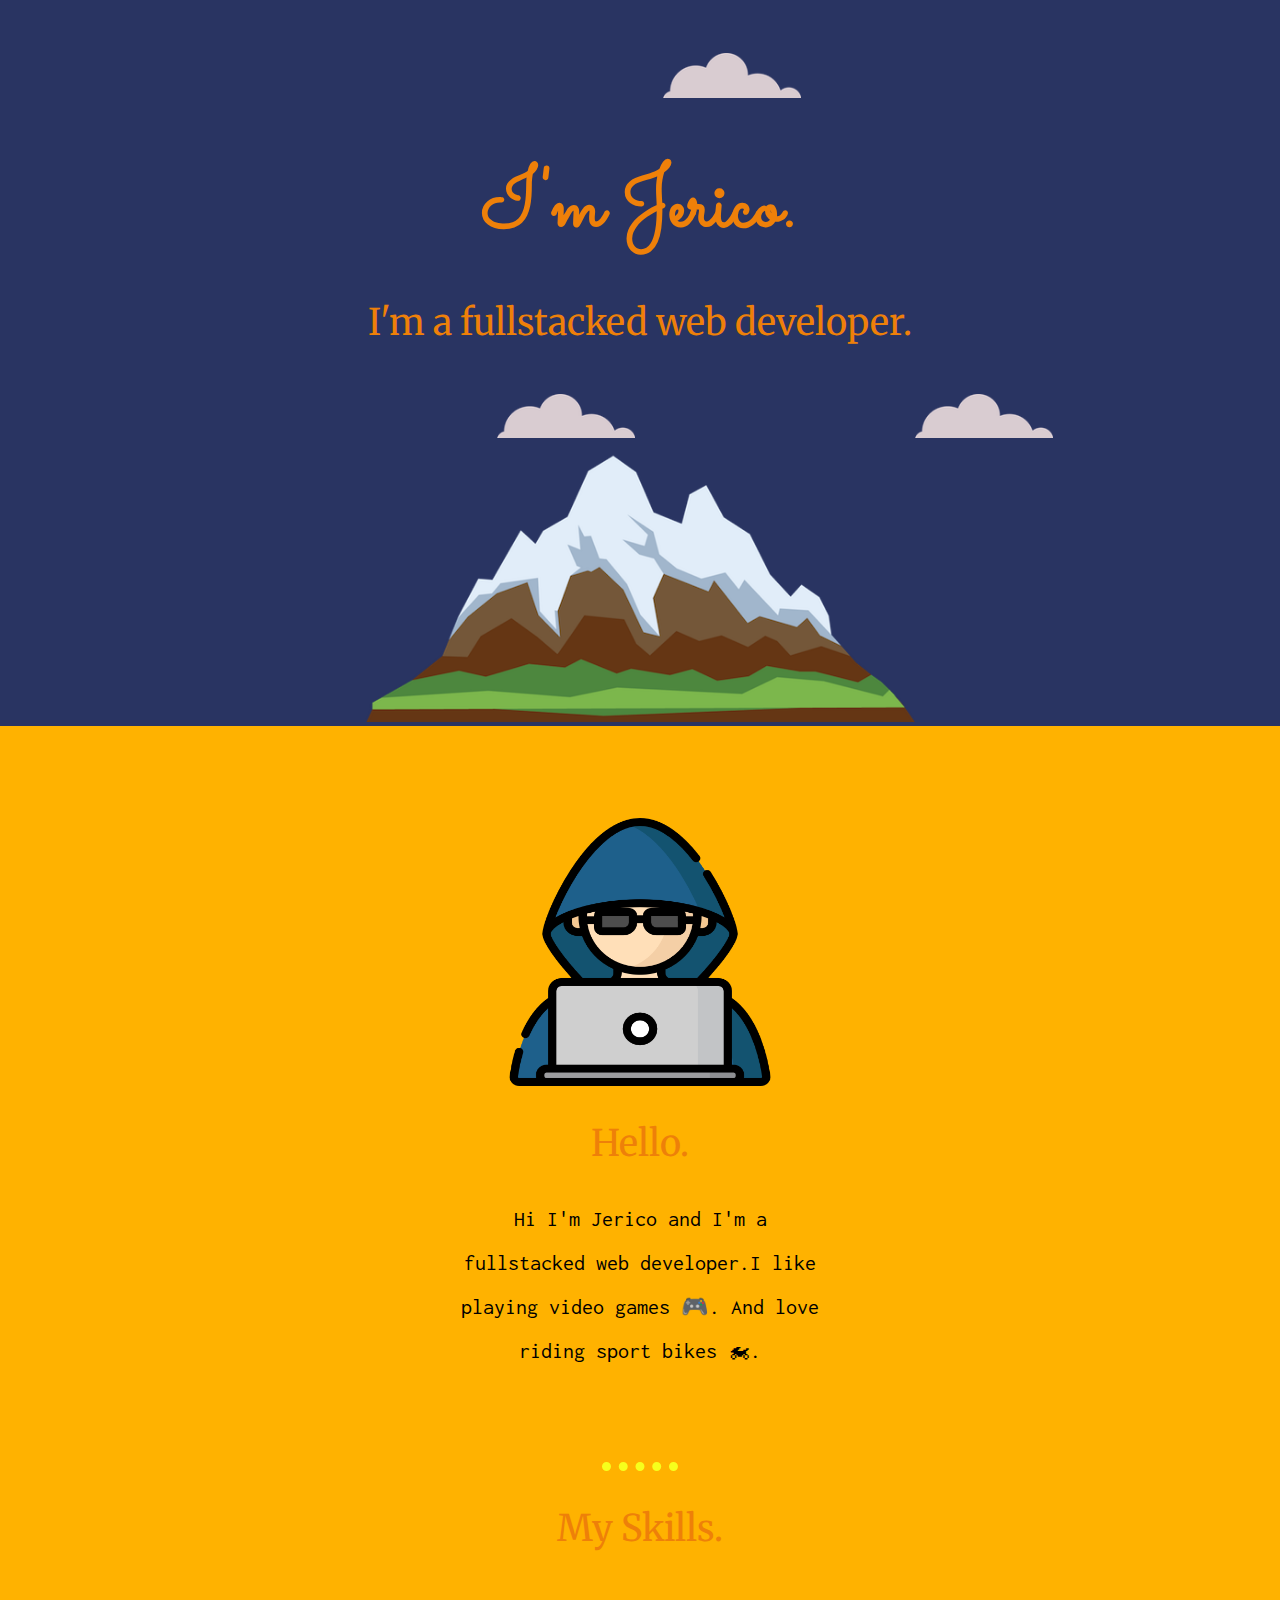
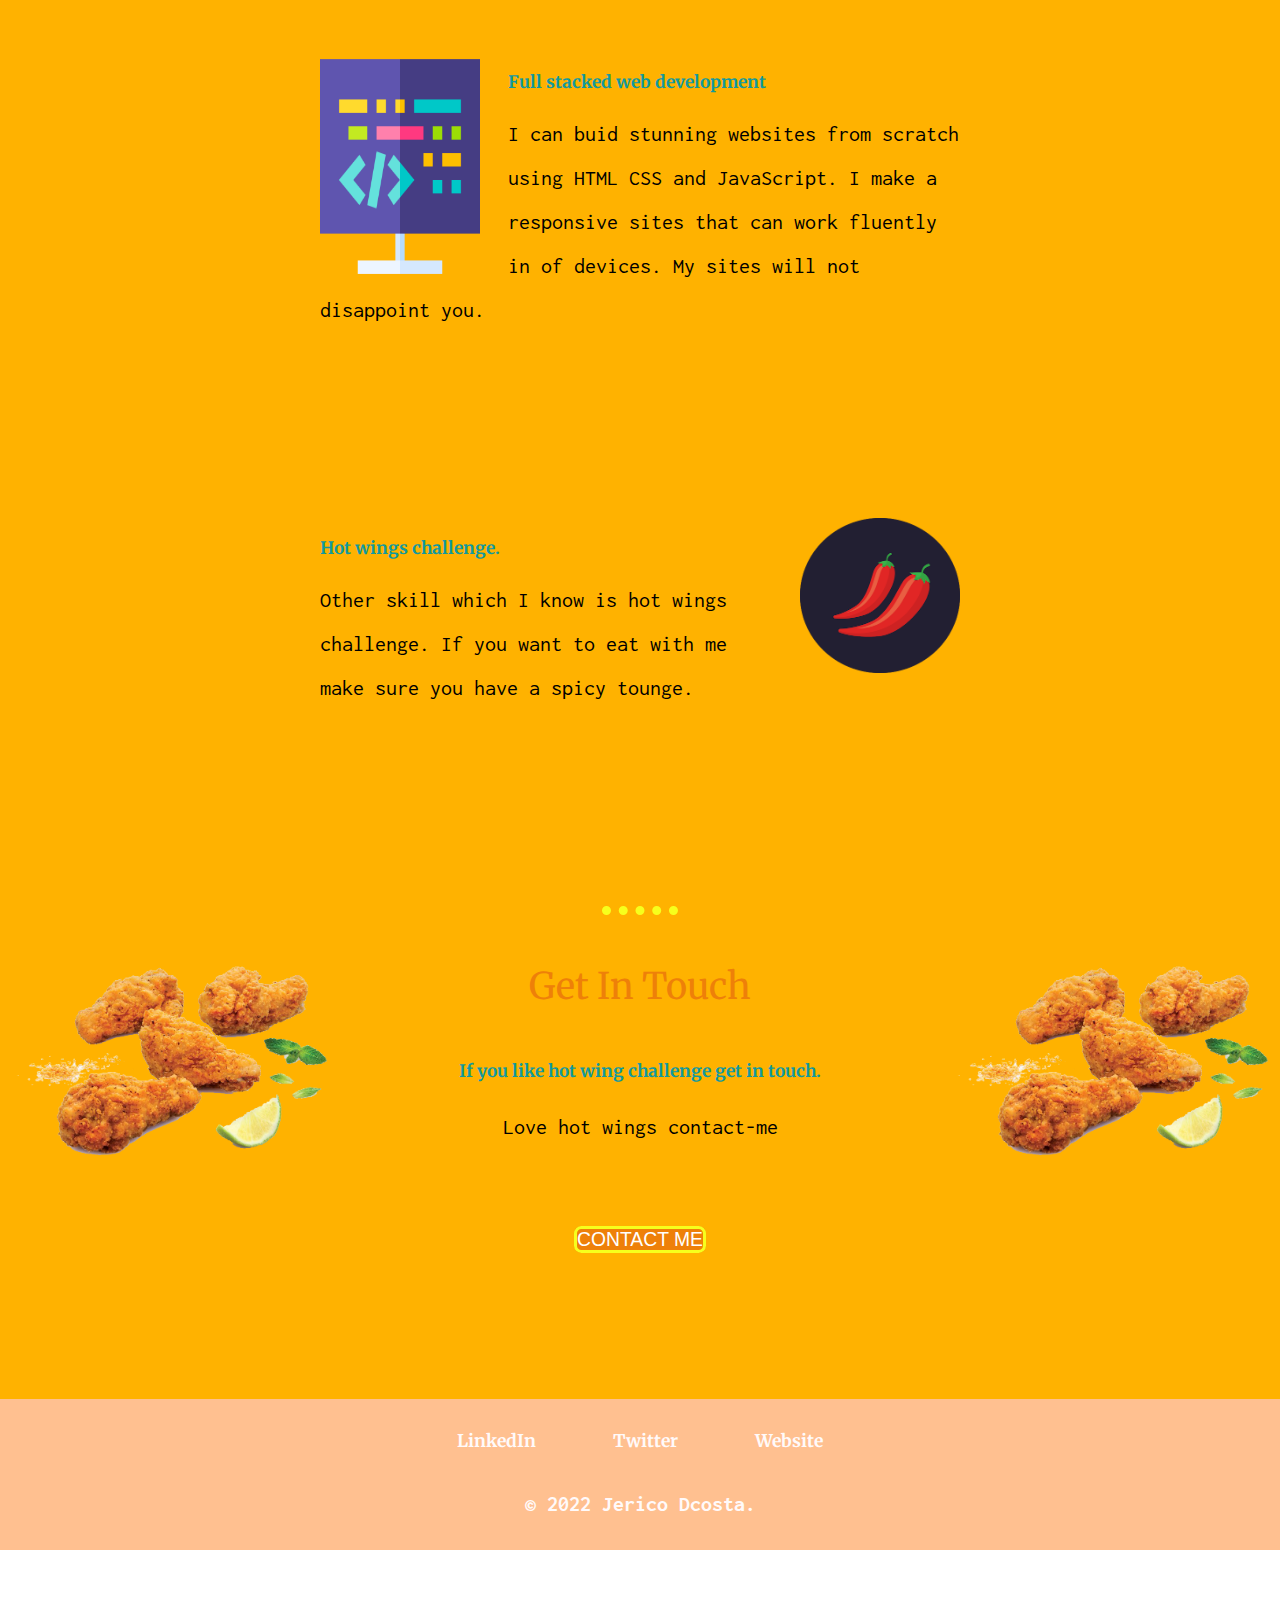
==== index.html @ fea523b9 "Add files via upload" ====
<!DOCTYPE html>
<html lang="en">
  <head>
    <meta charset="UTF-8" />
    <meta http-equiv="X-UA-Compatible" content="IE=edge" />
    <meta name="viewport" content="width=device-width, initial-scale=1.0" />
    <title>Jerico D'costa</title>
    <link rel="stylesheet" href="css/styles.css" />
    <link rel="icon" href="favicon.ico" />
    <link rel="preconnect" href="https://fonts.googleapis.com" />
    <link rel="preconnect" href="https://fonts.gstatic.com" crossorigin />
    <link
      href="https://fonts.googleapis.com/css2?family=Sacramento&display=swap"
      rel="stylesheet"
    />
    <link rel="preconnect" href="https://fonts.googleapis.com" />
    <link rel="preconnect" href="https://fonts.gstatic.com" crossorigin />
    <link
      href="https://fonts.googleapis.com/css2?family=Merriweather:wght@300&display=swap"
      rel="stylesheet"
    />
    <link rel="preconnect" href="https://fonts.googleapis.com" />
    <link rel="preconnect" href="https://fonts.gstatic.com" crossorigin />
    <link
      href="https://fonts.googleapis.com/css2?family=Inconsolata:wght@700&display=swap"
      rel="stylesheet"
    />
  </head>
  <body>
    <div class="container1">
      <img class="cloud1" src="images/cloud.png" alt="cloud-images" />
      <h1>I'm Jerico.</h1>
      <h2>I'm a fullstacked web developer.</h2>
      <br />
      <img class="cloud2" src="images/cloud.png" alt="cloud-images" />
      <img class="mountain" src="images/mountain.png" alt="mountain" />
      <img class="cloud3" src="images/cloud.png" alt="cloud-images" />
    </div>
    <div class="middle-container">
      
      <div class="profile">
        <img class="hacker" src="images/hacker.png" alt="hacker-img" />
        <h2>Hello.</h2>
        <p class="intro">
          Hi I'm Jerico and I'm a fullstacked web developer.I like playing video games 🎮.
          And love riding sport bikes 🏍. 
        </p>
      </div>
      <hr />
      <div class="skills">
        <h2>My Skills.</h2>
        <div class="skill-row">
          <img class="coding" src="images/coding.png" alt="coding-img" />
          <h3>Full stacked web development</h3>
          <p>
            I can buid stunning websites from scratch using HTML CSS and JavaScript. 
            I make a responsive sites that can work fluently in of devices. 
            My sites will not disappoint you.
          </p>
        </div>
        <div class="skill-row skill-row2">
          <img class="chillies" src="images/chillies.png" alt="chillies-img" />
          <h3>Hot wings challenge.</h3>
          <p class="chillies-words">
            Other skill which I know is hot wings challenge. If you want to eat
            with me make sure you have a spicy tounge.
          </p>
        </div>
      </div>
      <hr />
      <div class="contact-me">
        <img class="friedchicken" src="images/Fried-Chicken-Wings-PNG-Photos.png" alt="fried-chicken">
        <img class="friedchicken2" src="images/Fried-Chicken-Wings-PNG-Photos.png" alt="fried-chicken">
        <h2>Get In Touch</h2>
        <h3>If you like hot wing challenge get in touch.</h3>
        <p>Love hot wings contact-me</p>
        <a class="btn" href="mailto:jericodcosta95375788@gmail.com"
          >CONTACT ME</a
        >
      </div>
    </div>

    <div class="bottom-container">
      <a class="footer-link" href="https://www.linkedin.com/">LinkedIn</a>
      <a class="footer-link" href="https://twitter.com/">Twitter</a>
      <a class="footer-link" href="https://jerico007.github.io/MyCV/">Website</a>
      <p class="copyright">© 2022 Jerico Dcosta.</p>
    </div>
  </body>
</html>
---- css/styles.css ----
body {
  margin: 0;
  text-align: center;
  font-family: "Merriweather", serif;
  zoom: 92%;
}

h1 {
  margin-top: 0px;
  margin-bottom: 0px;
  font-family: "Sacramento", cursive;
  font-size: 5.625rem;
  color: #ee8009;
}

h2 {
  font-size: 2.5rem;
  font-family: "Merriweather", serif;
  font-weight: normal;
  color: #ee8009;
}

p {
  margin-top: 0px;
  font-size: x-large;
  font-family: "Inconsolata", monospace;
}

p {
  line-height: 2;
}

hr {
  display: inline-block;
  margin: 0;
  border-style: none;
  border-bottom-style: dotted;
  border-color: rgb(247, 255, 28);
  border-width: 10px;
  width: 6%;
  padding: 36px 0;
}

h3 {
  color: #11999e;
}

.container1 {
  background-color: #293462;
}

.middle-container {
  background-color: #ffb200;
  padding: 100px 0;
}

.bottom-container {
  background-color: #ffc090;
  padding: 1px;
}

.cloud3 {
  position: absolute;
}

.cloud2 {
  position: absolute;
  left: 540px;
}

.cloud1 {
  position: relative;
  left: 100px;
  padding-top: 58px;
  padding-bottom: 50px;
}

.hacker {
  width: 308px;
  height: 291px;
}
.coding {
  width: 25%;
  height: 248px;
  float: left;
  padding-right: 30px;
}

.chillies {
  width: 25%;
  float: right;
  padding-left: 30px;
}

.List {
  display: inline-block;
}

.skill-row {
  width: 50%;
  margin: 100px auto 107px auto;
  text-align: left;
  line-height: 27px;
  padding: 10px 0;
}

.skill-row2 {
  margin-top: 158px;
}

.btn {
  border-width: 4px;
  border-color: rgb(247, 255, 28);
  background-color: #ee8009;
  font-family: Arial, Helvetica, sans-serif;
  font-size: 21px;
  border-style: solid;
  text-decoration: none;
  line-height: 7;
  border-radius: 8px;
  color: white;
}

.btn:hover {
  border-color: #ee8009;
  background-color: rgb(247, 255, 28);
  color: snow;
}

.footer-link {
  font-weight: bold;
  line-height: 90px;
  padding: 40px;
  color: snow;
  font-size: 19px;
  text-decoration: none;
}

.footer-link:hover {
  color: gold;
}

.copyright {
  color: snow;
  font-weight: bold;
}

/* .chillies-words{
  clear:right;
} */
.intro {
  display: inline-block;
  width: 30%;
}


.friedchicken{
  height: 244px;
  display: inline;
  float: left;
}

.friedchicken2{
  height: 244px;
  display: inline;
  float: right;
}

.contact-me{
  line-height: 2;
}
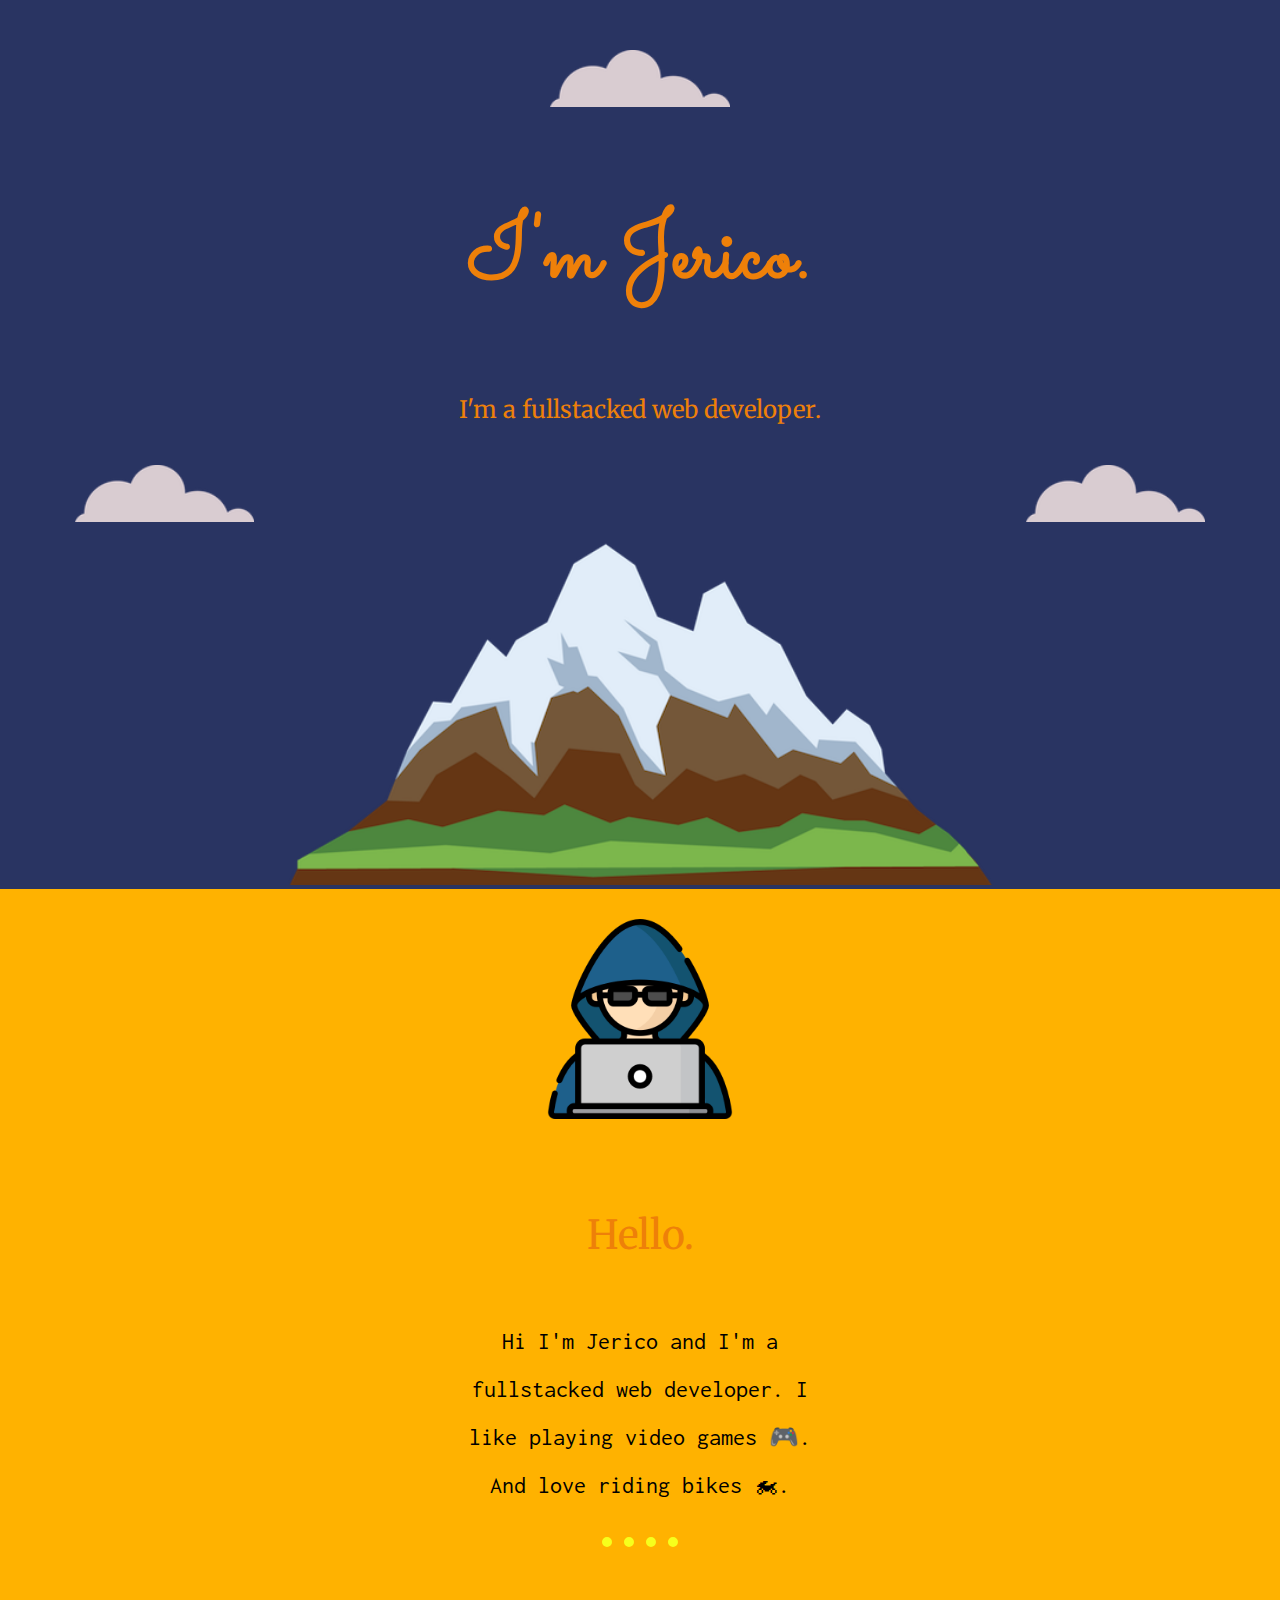
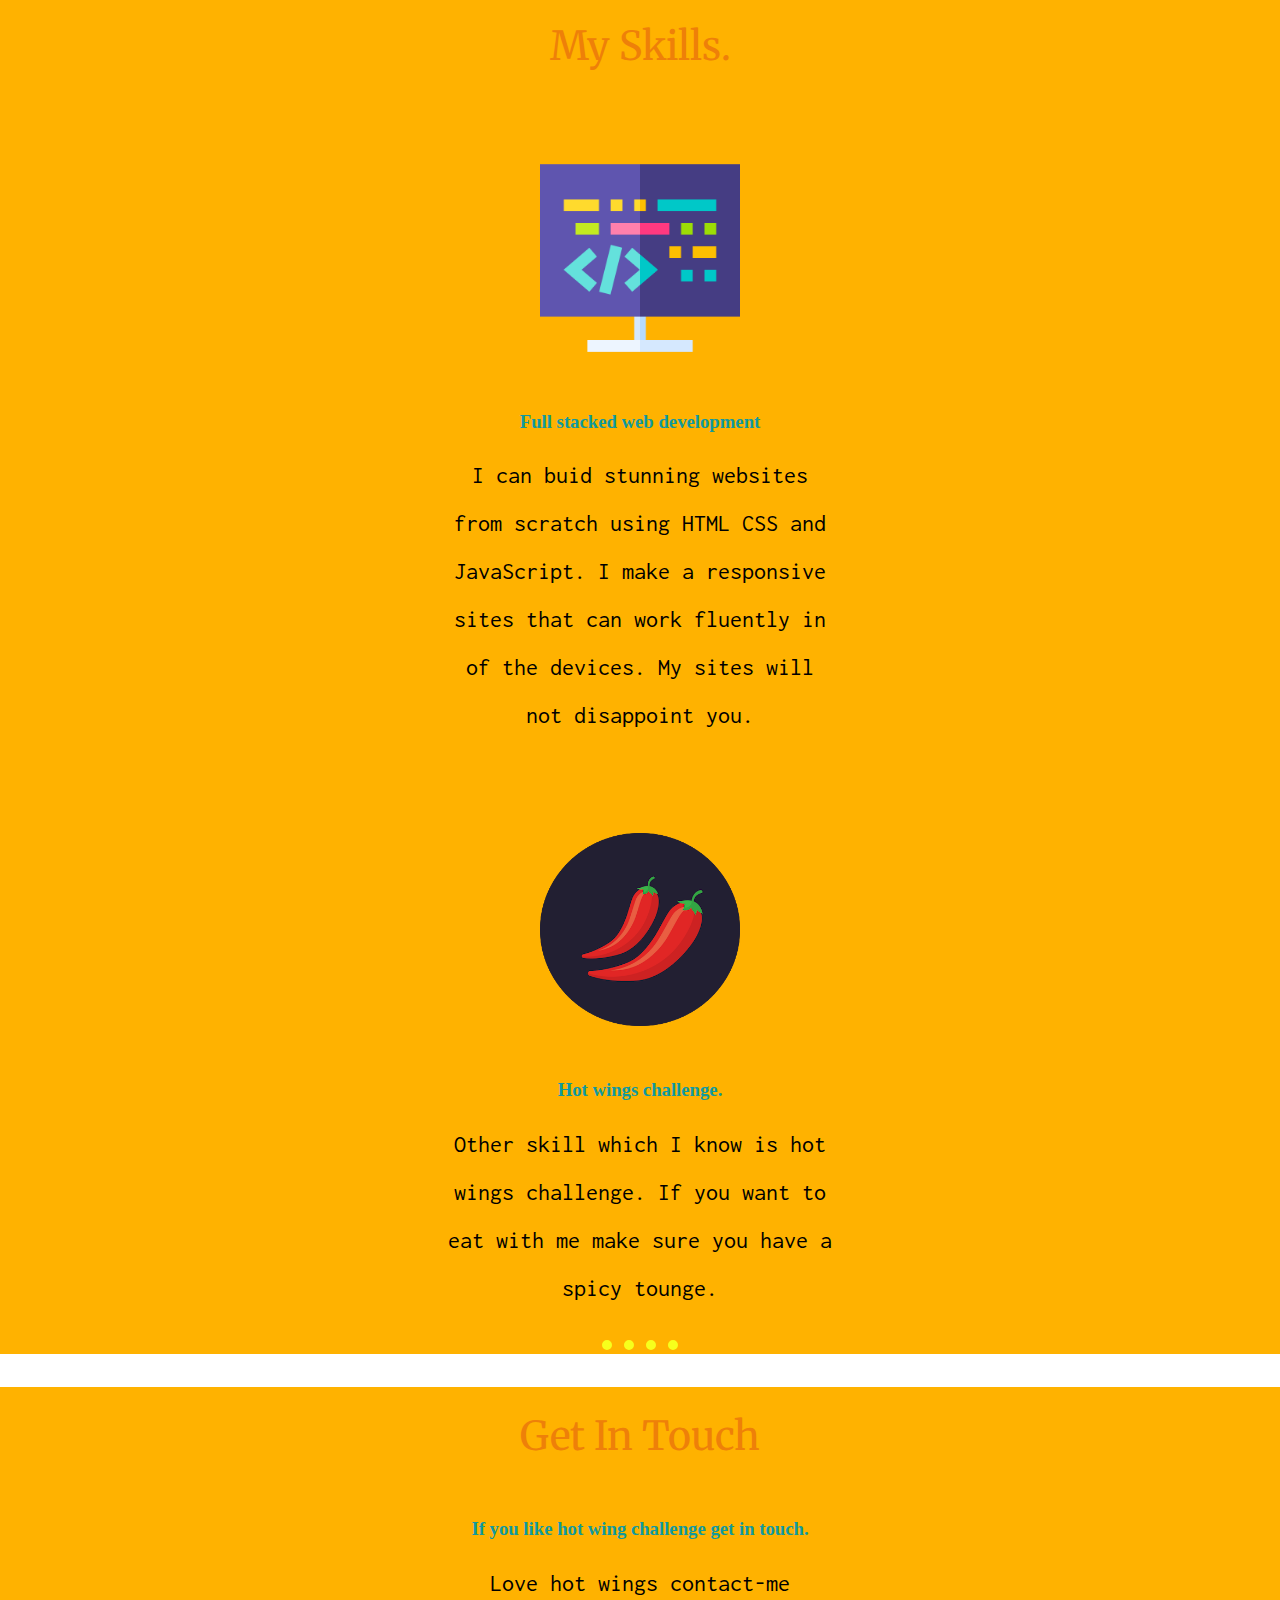
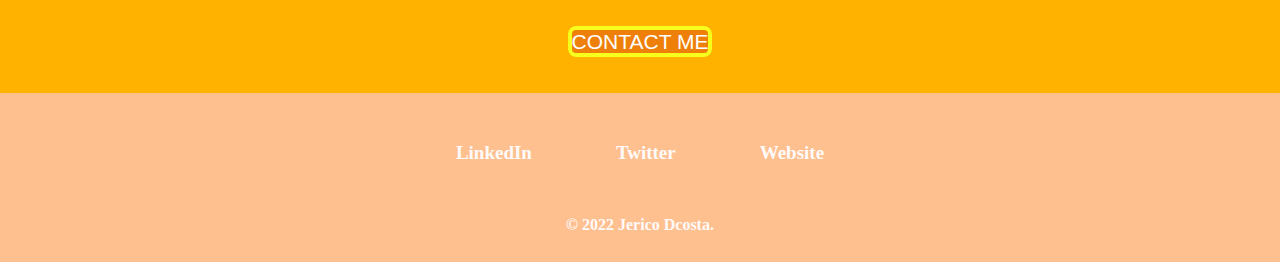
==== commit 919dcd2a: "Add files via upload" ====
--- a/index.html
+++ b/index.html
@@ -4,9 +4,9 @@
     <meta charset="UTF-8" />
     <meta http-equiv="X-UA-Compatible" content="IE=edge" />
     <meta name="viewport" content="width=device-width, initial-scale=1.0" />
-    <title>Jerico D'costa</title>
-    <link rel="stylesheet" href="css/styles.css" />
-    <link rel="icon" href="favicon.ico" />
+    <title>My Bio</title>
+
+    <!-- Google fonts Link -->
     <link rel="preconnect" href="https://fonts.googleapis.com" />
     <link rel="preconnect" href="https://fonts.gstatic.com" crossorigin />
     <link
@@ -25,66 +25,92 @@
       href="https://fonts.googleapis.com/css2?family=Inconsolata:wght@700&display=swap"
       rel="stylesheet"
     />
+
+    <!-- Bootstrap css link -->
+
+    <link
+      href="https://cdn.jsdelivr.net/npm/bootstrap@5.0.2/dist/css/bootstrap.min.css"
+      rel="stylesheet"
+      integrity="sha384-EVSTQN3/azprG1Anm3QDgpJLIm9Nao0Yz1ztcQTwFspd3yD65VohhpuuCOmLASjC"
+      crossorigin="anonymous"
+    />
+
+    <!-- css Link -->
+    <link rel="stylesheet" href="css/style.css" />
   </head>
   <body>
-    <div class="container1">
-      <img class="cloud1" src="images/cloud.png" alt="cloud-images" />
-      <h1>I'm Jerico.</h1>
-      <h2>I'm a fullstacked web developer.</h2>
-      <br />
-      <img class="cloud2" src="images/cloud.png" alt="cloud-images" />
-      <img class="mountain" src="images/mountain.png" alt="mountain" />
-      <img class="cloud3" src="images/cloud.png" alt="cloud-images" />
-    </div>
-    <div class="middle-container">
-      
-      <div class="profile">
-        <img class="hacker" src="images/hacker.png" alt="hacker-img" />
-        <h2>Hello.</h2>
-        <p class="intro">
-          Hi I'm Jerico and I'm a fullstacked web developer.I like playing video games 🎮.
-          And love riding sport bikes 🏍. 
-        </p>
+    <!-- Intro section -->
+    <section id="intro">
+      <div class="row align-items-center container-fluid">
+        <div class="col-lg-12 intro-self">
+          <img class="intro-cloud0-img" src="images/cloud.png" alt="" />
+          <h1 class="intro-h1">I'm Jerico.</h1>
+          <h2 class="intro-h2">I'm a fullstacked web developer.</h2>
+        </div>
+        <div class="col-lg-12 intro-image">
+          <img class="intro-cloud1-img" src="images/cloud.png" alt="" />
+          <img class="intro-mountain-img" src="images/mountain.png" alt="" />
+          <img class="intro-cloud2-img" src="images/cloud.png" alt="" />
+        </div>
       </div>
-      <hr />
-      <div class="skills">
-        <h2>My Skills.</h2>
-        <div class="skill-row">
-          <img class="coding" src="images/coding.png" alt="coding-img" />
-          <h3>Full stacked web development</h3>
-          <p>
-            I can buid stunning websites from scratch using HTML CSS and JavaScript. 
-            I make a responsive sites that can work fluently in of devices. 
-            My sites will not disappoint you.
+    </section>
+    <!-- Skills section -->
+    <section id="skills">
+      <div class="row align-items-center container-fluid">
+        <div class="col-lg-12 skills-profile">
+          <img class="skills-image" src="images/hacker.png" alt="" />
+          <h2 class="skills-h2">Hello.</h2>
+          <p class="skills-p">
+            Hi I'm Jerico and I'm a fullstacked web developer. I like playing
+            video games 🎮. And love riding bikes 🏍.
           </p>
         </div>
-        <div class="skill-row skill-row2">
-          <img class="chillies" src="images/chillies.png" alt="chillies-img" />
+        <div class="skills-hr">
+          <hr />
+        </div>
+        <div class="col-lg-12 skills-set1">
+          <h2 class="skills-set1-h2">My Skills.</h2>
+          <img class="skills-set1-image" src="images/coding.png" alt="" />
+          <h3>Full stacked web development</h3>
+          <p class="skills-p">
+            I can buid stunning websites from scratch using HTML CSS and
+            JavaScript. I make a responsive sites that can work fluently in of the
+            devices. My sites will not disappoint you.
+          </p>
+        </div>
+        <div class="col-lg-12 skills-set2">
+          <img class="skills-set1-image" src="images/chillies.png" alt="" />
           <h3>Hot wings challenge.</h3>
-          <p class="chillies-words">
+          <p class="skills-p">
             Other skill which I know is hot wings challenge. If you want to eat
             with me make sure you have a spicy tounge.
           </p>
         </div>
+        <div class="skills-hr">
+          <hr />
+        </div>
       </div>
-      <hr />
-      <div class="contact-me">
-        <img class="friedchicken" src="images/Fried-Chicken-Wings-PNG-Photos.png" alt="fried-chicken">
-        <img class="friedchicken2" src="images/Fried-Chicken-Wings-PNG-Photos.png" alt="fried-chicken">
-        <h2>Get In Touch</h2>
-        <h3>If you like hot wing challenge get in touch.</h3>
-        <p>Love hot wings contact-me</p>
-        <a class="btn" href="mailto:jericodcosta95375788@gmail.com"
-          >CONTACT ME</a
-        >
+    </section>
+    <section id="contact">
+         <div class="row align-items-center container-fluid">
+          <div class="contact-me">
+            <h2 class="skills-set1-h2">Get In Touch</h2>
+            <h3>If you like hot wing challenge get in touch.</h3>
+            <p class="contact-p">Love hot wings contact-me</p>
+            <a class="btn" href="mailto:jericodcosta95375788@gmail.com"
+              >CONTACT ME</a
+            >
+          </div>
+         </div>      
+    </section>
+    <footer id="footer">
+      <div class="bottom-container">
+        <a class="footer-link" href="https://www.linkedin.com/">LinkedIn</a>
+        <a class="footer-link" href="https://twitter.com/">Twitter</a>
+        <a class="footer-link" href="https://jerico007.github.io/MyCV/">Website</a>
+        <p class="copyright">© 2022 Jerico Dcosta.</p>
       </div>
-    </div>
-
-    <div class="bottom-container">
-      <a class="footer-link" href="https://www.linkedin.com/">LinkedIn</a>
-      <a class="footer-link" href="https://twitter.com/">Twitter</a>
-      <a class="footer-link" href="https://jerico007.github.io/MyCV/">Website</a>
-      <p class="copyright">© 2022 Jerico Dcosta.</p>
-    </div>
+    </body>
+    </footer>
   </body>
 </html>
--- a/css/style.css
+++ b/css/style.css
@@ -0,0 +1,222 @@
+body {
+  margin: 0;
+}
+
+/* Intro section */
+
+#intro {
+  background-color: #293462;
+}
+
+.intro-self {
+  text-align: center;
+  padding-top: 30px;
+  padding-bottom: 20px;
+}
+
+.intro-h1 {
+  font-family: "Sacramento", cursive;
+  font-size: 5.625rem;
+  color: #ee8009;
+  padding-bottom: 10px;
+}
+
+.intro-h2 {
+  font-family: "Merriweather", serif;
+  font-weight: normal;
+  color: #ee8009;
+}
+
+.intro-image {
+  text-align: center;
+}
+
+.intro-mountain-img {
+  width: 55%;
+  height: auto;
+}
+
+.intro-cloud0-img {
+  position: unset;
+  width: 14%;
+  margin: 20px 0px;
+  height: auto;
+}
+
+.intro-cloud1-img {
+  position: absolute;
+  width: 14%;
+  height: auto;
+  left: 75px;
+}
+.intro-cloud2-img {
+  position: absolute;
+  width: 14%;
+  height: auto;
+  right: 75px;
+}
+
+/* Skills section */
+
+#skills {
+  background-color: #ffb200;
+}
+
+.skills-profile {
+  text-align: center;
+}
+
+.skills-image {
+  width: 200px;
+  height: auto;
+  padding: 30px 0px;
+}
+
+.skills-h2 {
+  font-size: 2.5rem;
+  font-family: "Merriweather", serif;
+  font-weight: normal;
+  padding: 24px;
+  color: #ee8009;
+}
+
+.skills-p {
+  line-height: 2;
+  margin-top: 0px;
+  width: 30%;
+  display: inline-block;
+  font-size: x-large;
+  font-family: "Inconsolata", monospace;
+}
+
+.skills-hr {
+  text-align: center;
+}
+
+hr {
+  display: inline-block;
+  margin: 0;
+  border-style: none;
+  border-bottom-style: dotted;
+  border-color: rgb(247, 255, 28);
+  background-color: #ffb200;
+  border-width: 10px;
+  width: 6%;
+  padding: 0px 0px;
+}
+
+.skills-set1 {
+  padding-top: 12px;
+  text-align: center;
+}
+
+.skills-set1-h2 {
+  font-size: 2.5rem;
+  font-family: "Merriweather", serif;
+  font-weight: normal;
+  padding: 24px;
+  color: #ee8009;
+}
+
+.skills-set1-image {
+  width: 200px;
+  height: auto;
+  padding: 30px 0px;
+}
+
+h3 {
+  color: #11999e;
+}
+
+.skills-set2 {
+  text-align: center;
+  padding-top: 40px;
+}
+
+#contact {
+  background-color: #ffb200;
+}
+
+.contact-me {
+  text-align: center;
+  padding-bottom: 40px;
+}
+
+.contact-p {
+  line-height: 2;
+  margin-top: 0px;
+
+  display: block;
+  font-size: x-large;
+  font-family: "Inconsolata", monospace;
+}
+
+.btn {
+  border-width: 4px;
+  border-color: rgb(247, 255, 28);
+  background-color: #ee8009;
+  font-family: Arial, Helvetica, sans-serif;
+  font-size: 21px;
+  border-style: solid;
+  text-decoration: none;
+  line-height: 1;
+  border-radius: 8px;
+  color: white;
+}
+
+.btn:hover {
+  border-color: #ee8009;
+  background-color: rgb(247, 255, 28);
+  color: snow;
+}
+
+#footer {
+  background-color: #ffc090;
+  padding: 12px;
+}
+
+.bottom-container{
+  text-align: center;
+}
+
+.footer-link {
+  font-weight: bold;
+  line-height: 5;
+  padding: 40px;
+  color: snow;
+  font-size: 19px;
+  text-decoration: none;
+}
+
+.copyright {
+  color: snow;
+  font-weight: bold;
+}
+
+
+@media screen and (max-width:414px) {
+
+  .footer-link {
+    font-weight: bold;
+    line-height: 4;
+    padding: 19px;
+    color: snow;
+    font-size: 19px;
+    text-decoration: none;
+  }
+  
+  .skills-p {
+    line-height: 2;
+    margin-top: 0px;
+    width: 82%;
+    display: inline-block;
+    font-size: x-large;
+    font-family: "Inconsolata", monospace;
+  }
+
+  .skills-set2{
+    padding-top: 40px;
+    text-align: center;
+  }
+  
+}